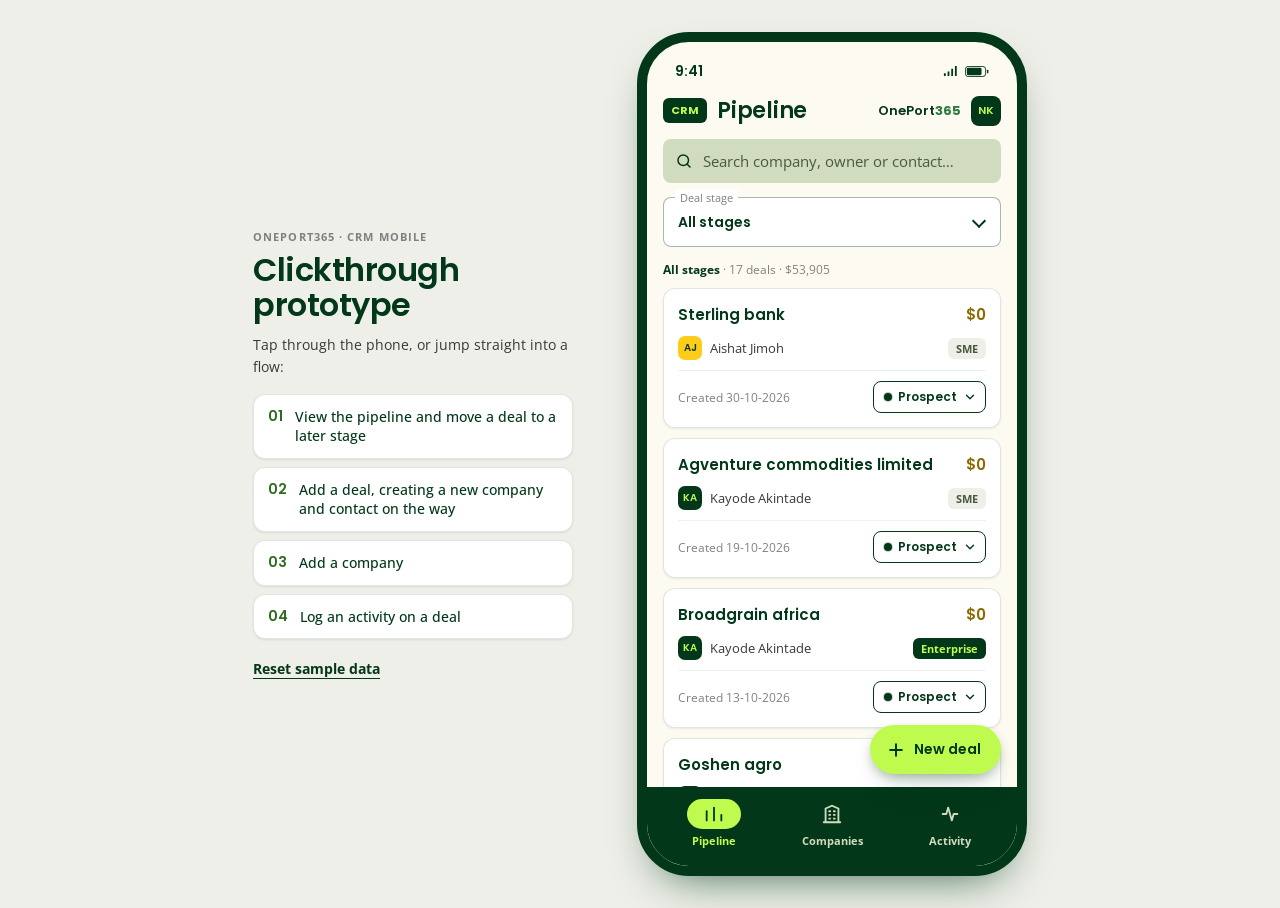
==== mobile/index.html @ 2ceb4e33 "Add contact details to the Add company form The form now has Company and Contact sections; saving cr" ====
<!doctype html>
<html lang="en">
<head>
  <meta charset="UTF-8" />
  <meta name="viewport" content="width=device-width, initial-scale=1.0, viewport-fit=cover" />
  <title>OnePort365 CRM Mobile</title>
  <link rel="preconnect" href="https://fonts.googleapis.com" />
  <link rel="preconnect" href="https://fonts.gstatic.com" crossorigin />
  <link rel="stylesheet" href="https://fonts.googleapis.com/css2?family=Poppins:wght@400;600;700&family=Open+Sans:wght@400;500;700&display=swap" />
  <link rel="stylesheet" href="mobile.css" />
</head>
<body>
  <div class="demo">
    <!-- Desktop-only guide beside the phone -->
    <aside class="brief">
      <p class="eyebrow">OnePort365 · CRM mobile</p>
      <h1>Clickthrough prototype</h1>
      <p class="brief-lede">Tap through the phone, or jump straight into a flow:</p>
      <ol class="flows">
        <li><button type="button" data-flow="move"><span>01</span>View the pipeline and move a deal to a later stage</button></li>
        <li><button type="button" data-flow="deal"><span>02</span>Add a deal, creating a new company and contact on the way</button></li>
        <li><button type="button" data-flow="company"><span>03</span>Add a company</button></li>
        <li><button type="button" data-flow="activity"><span>04</span>Log an activity on a deal</button></li>
      </ol>
      <button type="button" class="link" id="resetBtn">Reset sample data</button>
    </aside>

    <div class="phone" id="phone">
      <div class="statusbar" aria-hidden="true">
        <span>9:41</span>
        <span class="status-icons">
          <svg viewBox="0 0 18 12"><path d="M1 11h2V8H1zm4 0h2V6H5zm4 0h2V3H9zm4 0h2V0h-2z" fill="currentColor"/></svg>
          <svg viewBox="0 0 26 12"><rect x=".5" y=".5" width="22" height="11" rx="3" fill="none" stroke="currentColor"/><rect x="2" y="2" width="16" height="8" rx="1.5" fill="currentColor"/><rect x="24" y="4" width="1.5" height="4" rx=".7" fill="currentColor"/></svg>
        </span>
      </div>

      <header class="appbar">
        <div class="appbar-title">
          <span class="crm-badge">CRM</span>
          <h1 id="screenTitle">Pipeline</h1>
        </div>
        <div class="appbar-right">
          <span class="brand">OnePort<b>365</b></span>
          <span class="avatar avatar-1 avatar-sm" title="You">NK</span>
        </div>
      </header>

      <div class="screens" id="screens">
        <!-- PIPELINE -->
        <section class="screen" id="screen-pipeline" data-title="Pipeline">
          <label class="search">
            <svg viewBox="0 0 24 24"><circle cx="11" cy="11" r="7" fill="none" stroke="currentColor" stroke-width="2"/><path d="M20 20l-4-4" stroke="currentColor" stroke-width="2" stroke-linecap="round"/></svg>
            <input type="search" id="dealSearch" placeholder="Search company, owner or contact…" autocomplete="off" />
          </label>

          <label class="field field-select stage-filter">
            <span class="notch">Deal stage</span>
            <select id="stageFilter" aria-label="Filter by deal stage"></select>
          </label>
          <p class="list-summary" id="stageSummary"></p>
          <div class="card-list" id="dealList"></div>
        </section>

        <!-- COMPANIES -->
        <section class="screen" id="screen-companies" data-title="Companies" hidden>
          <p class="list-summary" id="companySummary"></p>
          <label class="search">
            <svg viewBox="0 0 24 24"><circle cx="11" cy="11" r="7" fill="none" stroke="currentColor" stroke-width="2"/><path d="M20 20l-4-4" stroke="currentColor" stroke-width="2" stroke-linecap="round"/></svg>
            <input type="search" id="companySearch" placeholder="Search companies…" autocomplete="off" />
          </label>
          <div class="row-list" id="companyList"></div>
        </section>

        <!-- ACTIVITY -->
        <section class="screen" id="screen-activity" data-title="Activity" hidden>
          <label class="field field-select stage-filter">
            <span class="notch">Deal owner</span>
            <select id="ownerFilter" aria-label="Filter activities by deal owner"></select>
          </label>
          <ol class="activity-list" id="activityList"></ol>
        </section>
      </div>

      <button type="button" class="fab" id="fab">
        <svg viewBox="0 0 24 24"><path d="M12 5v14M5 12h14" stroke="currentColor" stroke-width="2.4" stroke-linecap="round"/></svg>
        <span id="fabLabel">New deal</span>
      </button>

      <nav class="bottomnav" aria-label="CRM sections">
        <button type="button" class="nav-btn active" data-screen="pipeline">
          <svg viewBox="0 0 24 24"><path d="M4 19V9M12 19V5M20 19v-6" stroke="currentColor" stroke-width="2" fill="none" stroke-linecap="round"/></svg>
          <span>Pipeline</span>
        </button>
        <button type="button" class="nav-btn" data-screen="companies">
          <svg viewBox="0 0 24 24"><path d="M3 21h18M5 21V6l7-3 7 3v15M9 9h1M14 9h1M9 13h1M14 13h1M9 17h1M14 17h1" stroke="currentColor" stroke-width="2" fill="none" stroke-linecap="round"/></svg>
          <span>Companies</span>
        </button>
        <button type="button" class="nav-btn" data-screen="activity">
          <svg viewBox="0 0 24 24"><path d="M4 12h4l2-7 4 14 2-7h4" stroke="currentColor" stroke-width="2" fill="none" stroke-linecap="round" stroke-linejoin="round"/></svg>
          <span>Activity</span>
        </button>
      </nav>

      <!-- ============ SHEETS ============ -->

      <!-- Deal detail -->
      <div class="sheet-host" id="dealSheet" hidden>
        <div class="scrim" data-close></div>
        <section class="sheet" role="dialog" aria-modal="true" aria-labelledby="dealSheetTitle">
          <div class="grabber"></div>
          <header class="sheet-head">
            <div>
              <h2 id="dealSheetTitle">Deal</h2>
              <p class="sheet-sub" id="dealSheetSub"></p>
            </div>
            <button type="button" class="icon-btn" data-close aria-label="Close">
              <svg viewBox="0 0 24 24"><path d="M6 6l12 12M18 6L6 18" stroke="currentColor" stroke-width="2" stroke-linecap="round"/></svg>
            </button>
          </header>
          <div class="sheet-body" id="dealSheetBody"></div>
        </section>
      </div>

      <!-- Close-out (won / lost) -->
      <div class="sheet-host" id="outcomeSheet" hidden>
        <div class="scrim" data-close></div>
        <section class="sheet" role="dialog" aria-modal="true" aria-labelledby="outcomeTitle">
          <div class="grabber"></div>
          <header class="sheet-head">
            <div>
              <h2 id="outcomeTitle">Move deal</h2>
              <p class="sheet-sub" id="outcomeSub"></p>
            </div>
            <button type="button" class="icon-btn" data-close aria-label="Close">
              <svg viewBox="0 0 24 24"><path d="M6 6l12 12M18 6L6 18" stroke="currentColor" stroke-width="2" stroke-linecap="round"/></svg>
            </button>
          </header>
          <div class="sheet-body">
            <div class="move-path" id="movePath"></div>
            <div class="outcome-options" id="outcomeOptions" role="radiogroup" aria-label="Outcome">
              <label class="outcome-card"><input type="radio" name="outcome" value="won" /><span class="radio"></span><span><b>Won</b><small>Customer accepted the quote</small></span></label>
              <label class="outcome-card"><input type="radio" name="outcome" value="lost" /><span class="radio"></span><span><b>Lost</b><small>Deal didn't go ahead</small></span></label>
            </div>
            <label class="field">
              <span class="notch" id="moveCommentLabel">Comment <em>optional</em></span>
              <textarea id="moveComment" rows="3" placeholder="e.g. Called the client, they want a quote by Friday"></textarea>
            </label>
          </div>
          <footer class="sheet-foot">
            <button type="button" class="btn btn-outline" data-close>Cancel</button>
            <button type="button" class="btn btn-primary" id="outcomeConfirm">Move deal</button>
          </footer>
        </section>
      </div>

      <!-- New deal -->
      <div class="sheet-host" id="newDealSheet" hidden>
        <div class="scrim" data-close></div>
        <section class="sheet sheet-tall" role="dialog" aria-modal="true" aria-labelledby="newDealTitle">
          <div class="grabber"></div>
          <header class="sheet-head">
            <div>
              <h2 id="newDealTitle">Create new deal</h2>
              <p class="sheet-sub">Add a new opportunity to the pipeline</p>
            </div>
            <button type="button" class="icon-btn" data-close aria-label="Close">
              <svg viewBox="0 0 24 24"><path d="M6 6l12 12M18 6L6 18" stroke="currentColor" stroke-width="2" stroke-linecap="round"/></svg>
            </button>
          </header>
          <form class="sheet-body" id="newDealForm" novalidate>
            <p class="form-section"><span class="stage-num">1</span>Company</p>
            <div class="seg" role="radiogroup" aria-label="Company">
              <button type="button" role="radio" data-seg="company" data-val="existing">Existing company</button>
              <button type="button" role="radio" data-seg="company" data-val="new">+ New company</button>
            </div>
            <div class="field picker-field" id="ndCoExisting">
              <span class="notch">Company *</span>
              <button type="button" class="picker-btn" id="ndCompanyBtn"><span>Search companies…</span><svg viewBox="0 0 24 24"><path d="M6 9l6 6 6-6" stroke="currentColor" stroke-width="2" fill="none" stroke-linecap="round"/></svg></button>
            </div>
            <div id="ndNewCompany" hidden>
              <label class="field"><span class="notch">Company name *</span><input type="text" id="ndCoName" placeholder="Name" /></label>
              <label class="field"><span class="notch">Email address</span><input type="email" id="ndCoEmail" placeholder="company@example.com" /><small class="err"></small></label>
              <label class="field"><span class="notch">Industry *</span><input type="text" id="ndCoIndustry" placeholder="Ex. Technology" /></label>
            </div>

            <p class="form-section"><span class="stage-num">2</span>Contact</p>
            <div class="seg" role="radiogroup" aria-label="Contact">
              <button type="button" role="radio" data-seg="contact" data-val="existing">Existing contact</button>
              <button type="button" role="radio" data-seg="contact" data-val="new">+ New contact</button>
            </div>
            <p class="hint" id="ndContactHint" hidden>A new company needs a new contact.</p>
            <div class="field picker-field" id="ndContactField">
              <span class="notch">Contact *</span>
              <button type="button" class="picker-btn" id="ndContactBtn" disabled><span>Select a company first</span><svg viewBox="0 0 24 24"><path d="M6 9l6 6 6-6" stroke="currentColor" stroke-width="2" fill="none" stroke-linecap="round"/></svg></button>
            </div>
            <div id="ndNewContact" hidden>
              <div class="field-row">
                <label class="field"><span class="notch">First name *</span><input type="text" id="ndCtFirst" placeholder="First name" /></label>
                <label class="field"><span class="notch">Last name *</span><input type="text" id="ndCtLast" placeholder="Last name" /></label>
              </div>
              <label class="field"><span class="notch">Title</span><input type="text" id="ndCtTitle" placeholder="e.g. Procurement Manager" /></label>
              <label class="field field-phone"><span class="notch">Phone number *</span><span class="prefix">+234</span><input type="tel" id="ndCtPhone" inputmode="tel" placeholder="803 000 0000" /></label>
              <label class="field"><span class="notch">Email *</span><input type="email" id="ndCtEmail" placeholder="email@example.com" /><small class="err"></small></label>
            </div>

            <p class="form-section"><span class="stage-num">3</span>Deal details</p>
            <label class="field field-money">
              <span class="notch">Deal value (USD) <em>optional</em></span>
              <span class="prefix">$</span>
              <input type="text" id="ndValue" inputmode="decimal" placeholder="Amount" />
            </label>

            <div class="field-row">
              <label class="field field-select"><span class="notch">Class *</span>
                <select id="ndClass"><option value="">Select class</option></select>
              </label>
              <label class="field field-select"><span class="notch">Product *</span>
                <select id="ndProduct"></select>
              </label>
            </div>
            <label class="field field-select"><span class="notch">Owner *</span>
              <select id="ndOwner"><option value="">Select owner</option></select>
            </label>
          </form>
          <footer class="sheet-foot">
            <button type="button" class="btn btn-outline" data-close>Cancel</button>
            <button type="submit" form="newDealForm" class="btn btn-primary" id="ndSubmit" disabled>Create deal</button>
          </footer>
        </section>
      </div>

      <!-- Add company -->
      <div class="sheet-host" id="companySheet" hidden>
        <div class="scrim" data-close></div>
        <section class="sheet sheet-tall" role="dialog" aria-modal="true" aria-labelledby="companyTitle">
          <div class="grabber"></div>
          <header class="sheet-head">
            <div>
              <h2 id="companyTitle">Add company</h2>
              <p class="sheet-sub">Register a customer account and its main contact</p>
            </div>
            <button type="button" class="icon-btn" data-close aria-label="Close">
              <svg viewBox="0 0 24 24"><path d="M6 6l12 12M18 6L6 18" stroke="currentColor" stroke-width="2" stroke-linecap="round"/></svg>
            </button>
          </header>
          <form class="sheet-body" id="companyForm" novalidate>
            <p class="form-section"><span class="stage-num">1</span>Company</p>
            <label class="field"><span class="notch">Company name *</span><input type="text" id="coName" placeholder="Name" /></label>
            <label class="field"><span class="notch">Email address</span><input type="email" id="coEmail" placeholder="company@example.com" /><small class="err"></small></label>
            <label class="field"><span class="notch">Company address</span><textarea id="coAddress" rows="2" placeholder="Street, city, country"></textarea></label>
            <label class="field"><span class="notch">Industry *</span><input type="text" id="coIndustry" placeholder="Ex. Technology" /></label>
            <label class="field field-select"><span class="notch">Class tier *</span><select id="coTier"></select></label>
            <label class="field field-select"><span class="notch">Owner *</span><select id="coOwner"><option value="">Select owner</option></select></label>

            <p class="form-section"><span class="stage-num">2</span>Contact</p>
            <div class="field-row">
              <label class="field"><span class="notch">First name *</span><input type="text" id="coCtFirst" placeholder="First name" /></label>
              <label class="field"><span class="notch">Last name *</span><input type="text" id="coCtLast" placeholder="Last name" /></label>
            </div>
            <label class="field"><span class="notch">Title</span><input type="text" id="coCtTitle" placeholder="e.g. Procurement Manager" /></label>
            <label class="field field-phone"><span class="notch">Phone number *</span><span class="prefix">+234</span><input type="tel" id="coCtPhone" inputmode="tel" placeholder="803 000 0000" /></label>
            <label class="field"><span class="notch">Email *</span><input type="email" id="coCtEmail" placeholder="email@example.com" /><small class="err"></small></label>
          </form>
          <footer class="sheet-foot">
            <button type="button" class="btn btn-outline" data-close>Cancel</button>
            <button type="submit" form="companyForm" class="btn btn-primary" id="coSubmit" disabled>Add company</button>
          </footer>
        </section>
      </div>

      <!-- Deal activities (opened from the Activity tab): stage + activities only -->
      <div class="sheet-host" id="dealActSheet" hidden>
        <div class="scrim" data-close></div>
        <section class="sheet sheet-tall" role="dialog" aria-modal="true" aria-labelledby="daTitle">
          <div class="grabber"></div>
          <header class="sheet-head">
            <div>
              <h2 id="daTitle">Deal</h2>
              <p class="sheet-sub" id="daSub"></p>
            </div>
            <button type="button" class="icon-btn" data-close aria-label="Close">
              <svg viewBox="0 0 24 24"><path d="M6 6l12 12M18 6L6 18" stroke="currentColor" stroke-width="2" stroke-linecap="round"/></svg>
            </button>
          </header>
          <div class="sheet-body" id="daBody"></div>
        </section>
      </div>

      <!-- Add activity -->
      <div class="sheet-host" id="activitySheet" hidden>
        <div class="scrim" data-close></div>
        <section class="sheet sheet-tall" role="dialog" aria-modal="true" aria-labelledby="activityTitle">
          <div class="grabber"></div>
          <header class="sheet-head">
            <div>
              <h2 id="activityTitle">Add activity</h2>
              <p class="sheet-sub">Enter the details below to add a new activity</p>
            </div>
            <button type="button" class="icon-btn" data-close aria-label="Close">
              <svg viewBox="0 0 24 24"><path d="M6 6l12 12M18 6L6 18" stroke="currentColor" stroke-width="2" stroke-linecap="round"/></svg>
            </button>
          </header>
          <form class="sheet-body" id="activityForm" novalidate>
            <div class="field picker-field" id="acDealField">
              <span class="notch">Deal *</span>
              <button type="button" class="picker-btn" id="acDealBtn"><span>Search deals…</span><svg viewBox="0 0 24 24"><path d="M6 9l6 6 6-6" stroke="currentColor" stroke-width="2" fill="none" stroke-linecap="round"/></svg></button>
            </div>
            <div class="deal-chip-row" id="acDealFixed" hidden></div>
            <p class="hint" id="acStageHint" hidden></p>
            <label class="field field-select"><span class="notch">Meeting type *</span>
              <select id="acType">
                <option value="Call">Call</option>
                <option value="In-person Meeting">In-person Meeting</option>
                <option value="Email">Email</option>
                <option value="TBD">TBD</option>
              </select>
            </label>
            <div class="field-row">
              <label class="field"><span class="notch">Date *</span><input type="date" id="acDate" /></label>
              <label class="field"><span class="notch">Time *</span><input type="time" id="acTime" /></label>
            </div>
            <label class="field"><span class="notch">Duration (minutes) *</span><input type="number" id="acDuration" min="1" inputmode="numeric" placeholder="Eg 30" /></label>
            <label class="field"><span class="notch">Activity comment *</span><textarea id="acComment" rows="3" placeholder="Add a comment"></textarea></label>
          </form>
          <footer class="sheet-foot">
            <button type="button" class="btn btn-outline" data-close>Cancel</button>
            <button type="submit" form="activityForm" class="btn btn-primary" id="acSubmit" disabled>Save activity</button>
          </footer>
        </section>
      </div>

      <!-- Company detail -->
      <div class="sheet-host" id="companyDetailSheet" hidden>
        <div class="scrim" data-close></div>
        <section class="sheet sheet-tall" role="dialog" aria-modal="true" aria-labelledby="cdTitle">
          <div class="grabber"></div>
          <header class="sheet-head">
            <div class="sheet-head-id" id="cdHead"></div>
            <button type="button" class="icon-btn" data-close aria-label="Close">
              <svg viewBox="0 0 24 24"><path d="M6 6l12 12M18 6L6 18" stroke="currentColor" stroke-width="2" stroke-linecap="round"/></svg>
            </button>
          </header>
          <div class="sheet-body" id="cdBody"></div>
          <footer class="sheet-foot">
            <button type="button" class="btn btn-primary" id="cdNewDeal">New deal</button>
          </footer>
        </section>
      </div>

      <!-- Search picker (stacks on top of other sheets) -->
      <div class="sheet-host" id="pickerSheet" hidden>
        <div class="scrim" data-close></div>
        <section class="sheet sheet-tall" role="dialog" aria-modal="true" aria-labelledby="pickerTitle">
          <div class="grabber"></div>
          <header class="sheet-head">
            <div><h2 id="pickerTitle">Select</h2></div>
            <button type="button" class="icon-btn" data-close aria-label="Close">
              <svg viewBox="0 0 24 24"><path d="M6 6l12 12M18 6L6 18" stroke="currentColor" stroke-width="2" stroke-linecap="round"/></svg>
            </button>
          </header>
          <div class="sheet-body picker-body">
            <label class="search search-sticky">
              <svg viewBox="0 0 24 24"><circle cx="11" cy="11" r="7" fill="none" stroke="currentColor" stroke-width="2"/><path d="M20 20l-4-4" stroke="currentColor" stroke-width="2" stroke-linecap="round"/></svg>
              <input type="search" id="pickerSearch" placeholder="Search…" autocomplete="off" />
            </label>
            <div class="picker-list" id="pickerList" role="listbox"></div>
          </div>
        </section>
      </div>

      <div class="stage-menu" id="stageMenu" role="menu" aria-label="Deal stage" hidden></div>

      <div class="toast" id="toast" role="status" aria-live="polite" hidden>
        <span id="toastMsg"></span>
        <button type="button" id="toastUndo" hidden>Undo</button>
      </div>
    </div>
  </div>

  <script src="mobile.js"></script>
</body>
</html>
---- mobile/mobile.css ----
@import url("../design/tokens.css");

/*
  OnePort365 CRM — mobile clickthrough prototype.
  Every colour, font, radius and shadow comes from design/tokens.css
  (see design/DESIGN_SYSTEM.md). Lime is kept to one primary action per view.
*/

* { box-sizing: border-box; }
[hidden] { display: none !important; }

@media (prefers-reduced-motion: reduce) {
  * { animation-duration: 0.01ms !important; transition-duration: 0.01ms !important; }
}

html, body { height: 100%; }

body {
  margin: 0;
  background: var(--op-chip-neutral-bg);
  color: var(--op-silver-dark);
  font-family: var(--op-font-body);
  font-size: 14px;
  font-variant-numeric: tabular-nums;
  -webkit-font-smoothing: antialiased;
}

button { font: inherit; color: inherit; }
:focus-visible { outline: 2px solid var(--op-dark-green); outline-offset: 2px; }

/* ---------- Desktop stage ---------- */
.demo {
  min-height: 100vh;
  display: flex;
  align-items: center;
  justify-content: center;
  gap: 64px;
  padding: 32px 16px;
}

.brief { max-width: 320px; }
.eyebrow {
  margin: 0 0 8px;
  font-size: 11px; font-weight: 700; letter-spacing: .1em; text-transform: uppercase;
  color: var(--op-silver-light);
}
.brief h1 {
  margin: 0 0 12px;
  font-family: var(--op-font-display); font-weight: 600; font-size: 32px; letter-spacing: -.015em;
  color: var(--op-dark-green); line-height: 1.1;
}
.brief-lede { margin: 0 0 16px; line-height: 1.55; }
.flows { list-style: none; margin: 0 0 20px; padding: 0; display: grid; gap: 8px; }
.flows button {
  width: 100%; display: flex; gap: 12px; align-items: flex-start; text-align: left;
  background: var(--op-white); border: 1px solid var(--op-border-card); border-radius: var(--op-radius-lg);
  padding: 12px 14px; cursor: pointer; line-height: 1.4; color: var(--op-dark-green); font-weight: 500;
  box-shadow: var(--op-elevation-1); transition: box-shadow .15s, border-color .15s;
}
.flows button:hover { box-shadow: var(--op-elevation-3); border-color: var(--op-dark-green); }
.flows span { font-family: var(--op-font-display); font-weight: 600; color: #2f6b1e; }

.link {
  background: none; border: none; padding: 0; cursor: pointer;
  font-weight: 700; color: var(--op-dark-green); border-bottom: 1.5px solid var(--op-dark-green);
}

/* ---------- Phone frame ---------- */
.phone {
  position: relative;
  width: 390px;
  height: 844px;
  flex-shrink: 0;
  background: var(--op-cream);
  border: 10px solid var(--op-dark-green);
  border-radius: 52px;
  overflow: hidden;
  display: flex;
  flex-direction: column;
  box-shadow: var(--op-elevation-hero);
}

@media (max-width: 760px) {
  .brief { display: none; }
  .demo { padding: 0; min-height: 100dvh; }
  .phone { width: 100%; height: 100dvh; border: 0; border-radius: 0; box-shadow: none; }
  .statusbar { display: none !important; }
  .appbar { padding-top: max(12px, env(safe-area-inset-top)); }
}

.statusbar {
  height: 44px; padding: 14px 28px 0;
  display: flex; justify-content: space-between; align-items: center;
  font-family: var(--op-font-display); font-weight: 600; font-size: 14px; color: var(--op-dark-green);
  flex-shrink: 0;
}
.status-icons { display: flex; gap: 6px; align-items: center; }
.status-icons svg { height: 11px; width: auto; }

.appbar {
  display: flex; justify-content: space-between; align-items: center;
  padding: 8px 16px 12px; flex-shrink: 0;
}
.appbar-title { display: flex; align-items: center; gap: 10px; }
.crm-badge {
  font-family: var(--op-font-display); font-weight: 700; font-size: 11px;
  background: var(--op-dark-green); color: var(--op-accent-lime);
  padding: 4px 8px; border-radius: var(--op-radius-sm);
}
.appbar h1 {
  margin: 0; font-family: var(--op-font-display); font-weight: 600; font-size: 22px;
  color: var(--op-dark-green); letter-spacing: -.01em;
}
.appbar-right { display: flex; align-items: center; gap: 10px; }
.brand { font-family: var(--op-font-display); font-weight: 600; font-size: 13px; color: var(--op-dark-green); }
.brand b { color: #2F7A3F; }

/* ---------- Screens ---------- */
.screens { flex: 1; overflow-y: auto; overscroll-behavior: contain; }
.screen { padding: 0 16px 120px; }

/* KPIs */
.kpis {
  display: flex; gap: 10px; overflow-x: auto; scroll-snap-type: x mandatory;
  margin: 0 -16px 14px; padding: 2px 16px 4px; scroll-padding: 0 16px; scrollbar-width: none;
}
.kpis::-webkit-scrollbar { display: none; }
.kpi {
  flex: 0 0 72%; scroll-snap-align: start;
  background: var(--op-white); border: 1px solid var(--op-border-card); border-radius: var(--op-radius-xl);
  padding: 14px 16px; box-shadow: var(--op-elevation-1);
}
.kpi.kpi-dark { background: var(--op-dark-green); border-color: var(--op-dark-green); box-shadow: var(--op-elevation-hero); }
.kpi-label { font-size: 11px; font-weight: 700; letter-spacing: .09em; text-transform: uppercase; color: var(--op-silver-light); }
.kpi-dark .kpi-label { color: var(--op-light-green); }
.kpi-value { font-family: var(--op-font-display); font-weight: 600; font-size: 26px; color: var(--op-dark-green); margin: 6px 0 2px; letter-spacing: -.01em; }
.kpi-dark .kpi-value { color: var(--op-cream); }
.kpi-value.money { color: var(--op-chip-warning-text); }
.kpi-sub { font-size: 12px; color: var(--op-silver-light); }
.kpi-dark .kpi-sub { color: var(--op-light-green); }

/* Search */
.search {
  display: flex; align-items: center; gap: 8px;
  background: var(--op-light-green); border-radius: var(--op-radius-md);
  padding: 0 12px; height: 44px; margin-bottom: 14px; color: var(--op-dark-green);
}
.search svg { width: 18px; height: 18px; flex-shrink: 0; }
.search input {
  flex: 1; min-width: 0; border: 0; background: transparent; outline: none;
  font: inherit; font-size: 15px; color: var(--op-dark-green);
}
.search input::placeholder { color: #4a5a3f; }
.search:focus-within { box-shadow: var(--op-focus-ring); }

/* Stage strip */
.stage-strip {
  display: flex; gap: 8px; overflow-x: auto; scrollbar-width: none;
  margin: 0 -16px 6px; padding: 2px 16px 8px;
}
.stage-strip::-webkit-scrollbar { display: none; }
.stage-chip {
  position: relative; flex-shrink: 0;
  display: inline-flex; align-items: center; gap: 8px;
  background: var(--op-white); border: 1.5px solid var(--op-dark-green); color: var(--op-dark-green);
  border-radius: var(--op-radius-md); padding: 8px 12px 10px;
  font-family: var(--op-font-display); font-weight: 600; font-size: 13px; cursor: pointer;
}
.stage-chip::after {
  content: ""; position: absolute; left: 10px; right: 10px; bottom: 3px; height: 3px;
  border-radius: 2px; background: var(--bar);
}
.stage-chip.active { background: var(--op-accent-lime); border-color: var(--op-accent-lime); }
.stage-num {
  width: 20px; height: 20px; border-radius: 50%;
  background: var(--op-dark-green); color: var(--op-white);
  display: inline-flex; align-items: center; justify-content: center; font-size: 11px;
}
.stage-count {
  font-family: var(--op-font-body); font-weight: 700; font-size: 11px;
  background: var(--op-chip-neutral-bg); color: var(--op-chip-neutral-text);
  border-radius: var(--op-radius-full); padding: 1px 7px;
}
.stage-chip.active .stage-count { background: rgba(2,56,25,.12); color: var(--op-dark-green); }

.list-summary { margin: 4px 0 10px; font-size: 12px; color: var(--op-silver-light); }
.list-summary b { color: var(--op-dark-green); }

/* Deal cards */
.card-list { display: grid; gap: 10px; }
.deal-card {
  background: var(--op-white); border: 1px solid var(--op-border-card); border-radius: var(--op-radius-lg);
  padding: 14px; box-shadow: var(--op-elevation-1); cursor: pointer;
  transition: box-shadow .15s, transform .25s, opacity .25s;
}
.deal-card:active { box-shadow: var(--op-elevation-3); }
.deal-card.leaving { opacity: 0; transform: translateX(40px); }
.deal-card.fresh { animation: fresh 1.6s ease-out; }
@keyframes fresh { 0% { box-shadow: 0 0 0 3px var(--op-accent-lime); } 100% { box-shadow: var(--op-elevation-1); } }

.deal-top { display: flex; justify-content: space-between; gap: 10px; align-items: baseline; }
.deal-top h3 {
  margin: 0; font-family: var(--op-font-display); font-weight: 600; font-size: 15px; color: var(--op-dark-green);
  overflow: hidden; text-overflow: ellipsis; white-space: nowrap;
}
.deal-value { font-family: var(--op-font-display); font-weight: 600; font-size: 15px; color: var(--op-chip-warning-text); white-space: nowrap; }
.deal-meta { display: flex; justify-content: space-between; align-items: center; margin: 10px 0; gap: 8px; }
.owner { display: inline-flex; align-items: center; gap: 8px; font-size: 13px; color: var(--op-silver-dark); min-width: 0; }
.owner span:last-child { overflow: hidden; text-overflow: ellipsis; white-space: nowrap; }
.deal-foot {
  display: flex; justify-content: space-between; align-items: center; gap: 8px;
  border-top: 1px solid var(--op-border-divider); padding-top: 10px;
}
.muted { font-size: 12px; color: var(--op-silver-light); }
.deal-note { font-size: 12px; color: var(--op-silver-light); margin: -4px 0 10px; }

.move-btn {
  display: inline-flex; align-items: center; gap: 6px;
  background: var(--op-white); border: 1.5px solid var(--op-dark-green); color: var(--op-dark-green);
  border-radius: var(--op-radius-md); padding: 6px 10px; cursor: pointer;
  font-family: var(--op-font-display); font-weight: 600; font-size: 12px; white-space: nowrap;
}
.move-btn svg { width: 14px; height: 14px; }
.move-btn:hover, .move-btn:active { background: var(--op-dark-green); color: var(--op-accent-lime); }

.empty {
  text-align: center; padding: 32px 16px; color: var(--op-silver-light);
  border: 1.5px dashed var(--op-border-input); border-radius: var(--op-radius-lg);
}
.empty b { display: block; color: var(--op-dark-green); font-family: var(--op-font-display); font-weight: 600; margin-bottom: 4px; }

/* Chips */
.chip {
  display: inline-flex; align-items: center; gap: 4px; white-space: nowrap;
  font-size: 11px; font-weight: 700; padding: 3px 8px; border-radius: var(--op-radius-sm);
  background: var(--op-chip-neutral-bg); color: var(--op-chip-neutral-text);
}
.chip-SME { background: var(--op-chip-neutral-bg); color: var(--op-chip-neutral-text); }
.chip-Growth { background: var(--op-chip-warning-bg); color: var(--op-chip-warning-text); }
.chip-Enterprise { background: var(--op-chip-enterprise-bg); color: var(--op-chip-enterprise-text); }
.chip-won { background: var(--op-chip-success-bg); color: var(--op-chip-success-text); border-radius: var(--op-radius-full); }
.chip-lost { background: var(--op-chip-error-bg); color: var(--op-chip-error-text); border-radius: var(--op-radius-full); }
.chip-primary { background: var(--op-chip-primary-bg); color: var(--op-chip-primary-text); }
.chip-mode { background: var(--op-chip-mode-bg); color: var(--op-chip-mode-text); }

/* Avatars — rounded squircles, deterministic 4-fill cycle */
.avatar {
  width: 34px; height: 34px; border-radius: 9px; flex-shrink: 0;
  display: inline-flex; align-items: center; justify-content: center;
  font-family: var(--op-font-display); font-weight: 600; font-size: 12px;
}
.avatar-xs { width: 24px; height: 24px; border-radius: 7px; font-size: 10px; }
.avatar-sm { width: 30px; height: 30px; border-radius: 8px; font-size: 11px; }
.avatar-lg { width: 46px; height: 46px; border-radius: 12px; font-size: 15px; }
.avatar-1 { background: var(--op-avatar-1-bg); color: var(--op-avatar-1-text); }
.avatar-2 { background: var(--op-avatar-2-bg); color: var(--op-avatar-2-text); }
.avatar-3 { background: var(--op-avatar-3-bg); color: var(--op-avatar-3-text); }
.avatar-4 { background: var(--op-avatar-4-bg); color: var(--op-avatar-4-text); }

/* Row lists (companies / contacts) */
.row-list {
  background: var(--op-white); border: 1px solid var(--op-border-card); border-radius: var(--op-radius-xl);
  box-shadow: var(--op-elevation-1); overflow: hidden;
}
.row {
  width: 100%; display: flex; gap: 12px; align-items: center; text-align: left;
  padding: 12px 14px; background: none; border: 0; border-bottom: 1px solid var(--op-border-divider);
  cursor: pointer;
}
.row:last-child { border-bottom: 0; }
.row:active { background: var(--op-chip-neutral-bg); }
.row.fresh { animation: freshRow 1.6s ease-out; }
@keyframes freshRow { 0% { background: rgba(191,251,79,.45); } 100% { background: transparent; } }
.row-main { flex: 1; min-width: 0; }
.row-title {
  display: block; font-family: var(--op-font-display); font-weight: 600; font-size: 14px; color: var(--op-dark-green);
  overflow: hidden; text-overflow: ellipsis; white-space: nowrap;
}
.row-sub { display: block; font-size: 12px; color: var(--op-silver-light); overflow: hidden; text-overflow: ellipsis; white-space: nowrap; margin-top: 2px; }
.row-side { display: flex; flex-direction: column; align-items: flex-end; gap: 4px; flex-shrink: 0; }
.row-actions { display: flex; gap: 6px; flex-shrink: 0; }
.round-btn {
  width: 34px; height: 34px; border-radius: var(--op-radius-md);
  border: 1px solid var(--op-border-card); background: var(--op-white); color: var(--op-dark-green);
  display: inline-flex; align-items: center; justify-content: center; text-decoration: none;
}
.round-btn svg { width: 16px; height: 16px; }

/* FAB — the one lime action per screen */
.fab {
  position: absolute; right: 16px; bottom: 92px; z-index: 20;
  display: inline-flex; align-items: center; gap: 8px;
  background: var(--op-accent-lime); color: var(--op-dark-green); border: 0;
  border-radius: var(--op-radius-full); padding: 14px 20px 14px 16px; cursor: pointer;
  font-family: var(--op-font-display); font-weight: 600; font-size: 14px;
  box-shadow: var(--op-elevation-3), 0 6px 16px -6px rgba(2,56,25,.45);
}
.fab:hover { background: var(--op-accent-lime-hover); }
.fab { transition: transform .2s, opacity .2s; }
.toast-on .fab { opacity: 0; transform: translateY(12px); pointer-events: none; }
.fab svg { width: 20px; height: 20px; }

/* Bottom nav — dark green structure, lime selected */
.bottomnav {
  flex-shrink: 0; display: flex; justify-content: space-around;
  background: var(--op-dark-green); padding: 8px 8px calc(14px + env(safe-area-inset-bottom));
}
.nav-btn {
  flex: 1; display: flex; flex-direction: column; align-items: center; gap: 4px;
  background: none; border: 0; cursor: pointer; color: var(--op-light-green);
  font-size: 11px; font-weight: 700; padding: 4px 0;
}
.nav-btn svg { width: 22px; height: 22px; padding: 4px 16px; box-sizing: content-box; border-radius: var(--op-radius-full); }
.nav-btn.active { color: var(--op-accent-lime); }
.nav-btn.active svg { background: var(--op-accent-lime); color: var(--op-dark-green); }

/* ---------- Bottom sheets ---------- */
.sheet-host { position: absolute; inset: 0; z-index: 50; display: flex; align-items: flex-end; }
.scrim { position: absolute; inset: 0; background: rgba(2,56,25,.45); opacity: 0; transition: opacity .22s; }
.sheet {
  position: relative; width: 100%; max-height: 88%;
  display: flex; flex-direction: column;
  background: var(--op-white); border-radius: var(--op-radius-xl) var(--op-radius-xl) 0 0;
  box-shadow: var(--op-elevation-3);
  transform: translateY(100%); transition: transform .28s cubic-bezier(.2,.8,.2,1);
}
.sheet-tall { height: 92%; max-height: 92%; }
.sheet-host.open .scrim { opacity: 1; }
.sheet-host.open .sheet { transform: translateY(0); }

.grabber { width: 40px; height: 4px; border-radius: 2px; background: var(--op-light-green); margin: 8px auto 0; flex-shrink: 0; }
.sheet-head {
  display: flex; justify-content: space-between; align-items: flex-start; gap: 12px;
  padding: 12px 16px 12px; border-bottom: 1px solid var(--op-border-divider); flex-shrink: 0;
}
.sheet-head h2 { margin: 0; font-family: var(--op-font-display); font-weight: 600; font-size: 18px; color: var(--op-dark-green); }
.sheet-sub { margin: 2px 0 0; font-size: 12px; color: var(--op-silver-light); }
.sheet-head-id { display: flex; gap: 12px; align-items: center; min-width: 0; }
.icon-btn {
  width: 36px; height: 36px; border-radius: var(--op-radius-md); flex-shrink: 0;
  background: var(--op-chip-neutral-bg); border: 0; color: var(--op-dark-green); cursor: pointer;
  display: inline-flex; align-items: center; justify-content: center;
}
.icon-btn svg { width: 18px; height: 18px; }
.sheet-body { flex: 1; overflow-y: auto; padding: 20px 16px 8px; }
.sheet-foot {
  display: flex; gap: 10px; padding: 12px 16px calc(16px + env(safe-area-inset-bottom));
  border-top: 1px solid var(--op-border-divider); flex-shrink: 0;
}
.sheet-foot .btn { flex: 1; }

/* Buttons */
.btn {
  font-family: var(--op-font-display); font-weight: 600; font-size: 14px;
  border-radius: var(--op-radius-md); padding: 13px 18px; cursor: pointer; border: 0;
}
.btn-primary { background: var(--op-accent-lime); color: var(--op-dark-green); }
.btn-primary:hover { background: var(--op-accent-lime-hover); }
.btn-solid { background: var(--op-dark-green); color: var(--op-accent-lime); }
.btn-solid:hover { background: #03571f; }
.btn-outline { background: var(--op-white); border: 1.5px solid var(--op-dark-green); color: var(--op-dark-green); }
.btn-outline:hover { background: var(--op-dark-green); color: var(--op-accent-lime); }
.btn:disabled, .btn:disabled:hover { background: #8FA08C; color: var(--op-cream); border-color: #8FA08C; cursor: not-allowed; }

/* ---------- Floating notched-label inputs ---------- */
.field {
  position: relative; display: flex; align-items: center; gap: 6px;
  border: 1.5px solid var(--op-border-input); border-radius: var(--op-radius-md);
  padding: 0 14px; min-height: 50px; margin-bottom: 18px; background: var(--op-white);
  transition: border-color .12s, box-shadow .12s;
}
.field:hover { border-color: var(--op-dark-green); }
.field:focus-within { border: 2px solid var(--op-dark-green); padding: 0 13.5px; box-shadow: var(--op-focus-ring); }
.notch {
  position: absolute; top: -8px; left: 11px; padding: 0 5px; background: var(--op-white);
  font-size: 11px; color: var(--op-silver-light); line-height: 16px; pointer-events: none; white-space: nowrap;
}
.notch em { font-style: normal; opacity: .8; }
.field:hover .notch, .field:focus-within .notch { color: var(--op-dark-green); }
.field input, .field select, .field textarea {
  flex: 1; min-width: 0; width: 100%; border: 0; outline: none; background: transparent;
  font: inherit; font-size: 15px; color: var(--op-dark-green); padding: 14px 0;
}
.field textarea { resize: none; line-height: 1.4; }
.field input::placeholder, .field textarea::placeholder { color: var(--op-silver-light); }
.field .prefix { color: var(--op-dark-green); font-weight: 700; font-size: 14px; }
.field-phone .prefix { padding-right: 8px; border-right: 1px solid var(--op-border-card); }
.field-select { padding-right: 36px; }
.field-select select { appearance: none; -webkit-appearance: none; cursor: pointer; }
.field-select select:invalid, .field-select select.placeholder { color: var(--op-silver-light); }
.field-select::after {
  content: ""; position: absolute; right: 16px; top: 50%; width: 8px; height: 8px; margin-top: -6px;
  border-right: 2px solid var(--op-dark-green); border-bottom: 2px solid var(--op-dark-green); transform: rotate(45deg);
  pointer-events: none;
}
.field.has-error { border: 2px solid var(--op-error); padding: 0 13.5px; }
.field.has-error .notch { color: var(--op-error); }
.field .err { position: absolute; left: 2px; bottom: -17px; font-size: 11.5px; color: var(--op-error); }
.field.is-disabled { background: var(--op-chip-neutral-bg); border-color: var(--op-border-card); }
.field.is-disabled .notch { background: linear-gradient(var(--op-white) 50%, var(--op-chip-neutral-bg) 50%); }
.field-row { display: grid; grid-template-columns: 1fr 1fr; gap: 10px; }

.picker-field { padding: 0; }
.picker-field:focus-within { padding: 0; }
.picker-btn {
  flex: 1; display: flex; align-items: center; justify-content: space-between; gap: 8px;
  background: none; border: 0; padding: 14px; min-height: 47px; cursor: pointer; text-align: left;
  font-size: 15px; color: var(--op-silver-light);
}
.picker-btn.has-value { color: var(--op-dark-green); }
.picker-btn svg { width: 18px; height: 18px; color: var(--op-dark-green); flex-shrink: 0; }
.picker-btn:disabled { cursor: not-allowed; }
.picker-btn:disabled svg { color: var(--op-silver-light); }
.picker-btn .pv { display: flex; align-items: center; gap: 8px; min-width: 0; }
.picker-btn .pv span { overflow: hidden; text-overflow: ellipsis; white-space: nowrap; }

.inline-panel {
  background: #F4F6EF; border: 1px solid var(--op-border-card); border-radius: var(--op-radius-lg);
  padding: 12px 12px 2px; margin: -6px 0 18px;
}
.inline-panel .field .notch { background: var(--op-white); }
.inline-panel-head { display: flex; justify-content: space-between; align-items: center; margin-bottom: 16px; }
.inline-panel-head .link { font-size: 12px; }
.hint { font-size: 12px; color: var(--op-silver-light); margin: -8px 0 12px; }

/* Picker list */
.picker-body { padding-top: 12px; }
.search-sticky { position: sticky; top: 0; z-index: 1; }
.picker-list { display: grid; }
.pick {
  display: flex; align-items: center; gap: 12px; padding: 12px 4px; text-align: left;
  background: none; border: 0; border-bottom: 1px solid var(--op-border-divider); cursor: pointer;
}
.pick:active { background: var(--op-chip-neutral-bg); }
.pick .row-main { flex: 1; }
.pick-check { width: 20px; height: 20px; color: var(--op-dark-green); }
.pick-create {
  border: 1.5px dashed var(--op-dark-green); border-radius: var(--op-radius-lg);
  padding: 12px; margin-bottom: 8px; background: #F4F6EF;
}
.pick-create .plus {
  width: 34px; height: 34px; border-radius: 9px; background: var(--op-dark-green); color: var(--op-accent-lime);
  display: inline-flex; align-items: center; justify-content: center; flex-shrink: 0;
}
.pick-create .plus svg { width: 18px; height: 18px; }
.picker-empty { padding: 20px 4px; color: var(--op-silver-light); font-size: 13px; }

/* Deal detail */
.detail-hero { display: flex; justify-content: space-between; align-items: flex-end; margin-bottom: 18px; }
.detail-hero .kpi-label { display: block; margin-bottom: 4px; }
.detail-value { font-family: var(--op-font-display); font-weight: 600; font-size: 28px; color: var(--op-chip-warning-text); letter-spacing: -.01em; }

.stepper { display: grid; grid-template-columns: repeat(5, 1fr); margin: 0 -4px 20px; position: relative; }
.step {
  display: flex; flex-direction: column; align-items: center; gap: 6px; position: relative;
  background: none; border: 0; padding: 0 2px; cursor: pointer; text-align: center;
  font-size: 10.5px; font-weight: 700; color: var(--op-silver-light); line-height: 1.2;
}
.step::before {
  content: ""; position: absolute; top: 13px; right: 50%; width: 100%; height: 2px; background: var(--op-light-green); z-index: 0;
}
.step:first-child::before { display: none; }
.step.done::before, .step.current::before { background: var(--op-dark-green); }
.step-dot {
  position: relative; z-index: 1; width: 28px; height: 28px; border-radius: 50%;
  display: flex; align-items: center; justify-content: center;
  background: var(--op-white); border: 1.5px solid var(--op-border-input); color: var(--op-silver-light);
  font-family: var(--op-font-display); font-size: 12px;
}
.step-dot svg { width: 14px; height: 14px; }
.step.done { color: var(--op-dark-green); }
.step.done .step-dot { background: var(--op-dark-green); border-color: var(--op-dark-green); color: var(--op-accent-lime); }
.step.current { color: var(--op-dark-green); }
.step.current .step-dot { background: var(--op-accent-lime); border: 2px solid var(--op-dark-green); color: var(--op-dark-green); }

.section-title {
  margin: 0 0 8px; font-size: 11px; font-weight: 700; letter-spacing: .1em; text-transform: uppercase; color: var(--op-silver-light);
}
.info-card {
  border: 1px solid var(--op-border-card); border-radius: var(--op-radius-lg); padding: 4px 14px; margin-bottom: 18px;
}
.info-row { display: flex; justify-content: space-between; align-items: center; gap: 12px; padding: 10px 0; border-bottom: 1px solid var(--op-border-divider); }
.info-row:last-child { border-bottom: 0; }
.info-row dt { font-size: 12px; color: var(--op-silver-light); }
.info-row dd { margin: 0; font-weight: 700; color: var(--op-dark-green); text-align: right; font-size: 13px; }
.owner-chip {
  display: flex; align-items: center; gap: 10px; background: #F4F6EF; border: 1px solid rgba(2,56,25,.1);
  border-radius: 10px; padding: 9px 12px; margin-bottom: 18px;
}
.owner-chip b { display: block; color: var(--op-dark-green); font-size: 14px; }
.owner-chip small { color: var(--op-silver-light); font-size: 12px; }
.owner-chip .row-actions { margin-left: auto; }


/* Outcome */
.outcome-options { display: grid; gap: 10px; margin-bottom: 20px; }
.outcome-card {
  display: flex; gap: 12px; align-items: center; cursor: pointer;
  border: 1.5px solid var(--op-border-input); border-radius: var(--op-radius-lg); padding: 14px;
}
.outcome-card input { position: absolute; opacity: 0; pointer-events: none; }
.outcome-card b { display: block; font-family: var(--op-font-display); font-weight: 600; color: var(--op-dark-green); }
.outcome-card small { color: var(--op-silver-light); font-size: 12px; }
.radio { width: 22px; height: 22px; border-radius: 50%; border: 1.5px solid var(--op-dark-green); flex-shrink: 0; position: relative; }
.outcome-card:has(input:checked) { border: 2px solid var(--op-dark-green); background: #F4F6EF; }
.outcome-card input:checked + .radio { background: var(--op-accent-lime); border-color: var(--op-dark-green); }
.outcome-card input:checked + .radio::after { content: ""; position: absolute; inset: 6px; border-radius: 50%; background: var(--op-dark-green); }
.outcome-card input:focus-visible + .radio { box-shadow: var(--op-focus-ring); }

/* Toast */
.toast {
  position: absolute; left: 16px; right: 16px; bottom: 92px; z-index: 200;
  display: flex; align-items: center; justify-content: space-between; gap: 12px;
  background: var(--op-dark-green); color: var(--op-cream); border-radius: var(--op-radius-lg);
  padding: 12px 14px; box-shadow: var(--op-elevation-hero); font-size: 13px; line-height: 1.4;
  animation: toastIn .22s ease-out;
}
.toast button {
  background: none; border: 0; color: var(--op-accent-lime); font-weight: 700; cursor: pointer;
  border-bottom: 1.5px solid var(--op-accent-lime); padding: 0; flex-shrink: 0;
}
@keyframes toastIn { from { transform: translateY(12px); opacity: 0; } to { transform: none; opacity: 1; } }

/* New-deal form sections + existing/new switch */
.form-section {
  display: flex; align-items: center; gap: 8px; margin: 4px 0 12px;
  font-family: var(--op-font-display); font-weight: 600; font-size: 15px; color: var(--op-dark-green);
}
.form-section:not(:first-child) { margin-top: 8px; padding-top: 18px; border-top: 1px solid var(--op-border-divider); }
.seg {
  display: grid; grid-template-columns: 1fr 1fr; gap: 4px; margin-bottom: 18px;
  background: var(--op-chip-neutral-bg); border-radius: var(--op-radius-md); padding: 4px;
}
.seg button {
  border: 0; background: transparent; border-radius: var(--op-radius-sm); padding: 9px 8px; cursor: pointer;
  font-family: var(--op-font-display); font-weight: 600; font-size: 13px; color: var(--op-dark-green);
}
.seg button.active { background: var(--op-dark-green); color: var(--op-accent-lime); box-shadow: var(--op-elevation-1); }
.seg button:disabled { color: var(--op-silver-light); cursor: not-allowed; }

/* Horizontal scrollers (KPIs, stage strip): arrows, wheel and drag so they
   scroll with a mouse as well as by swiping. */
.hscroll { position: relative; }
.hscroll > .kpis, .hscroll > .stage-strip { cursor: grab; scrollbar-width: thin; scrollbar-color: var(--op-light-green) transparent; }
.hscroll > .kpis::-webkit-scrollbar, .hscroll > .stage-strip::-webkit-scrollbar { display: block; height: 4px; }
.hscroll > .kpis::-webkit-scrollbar-thumb, .hscroll > .stage-strip::-webkit-scrollbar-thumb { background: var(--op-light-green); border-radius: 2px; }
.hscroll.dragging > * { cursor: grabbing; user-select: none; }
.hscroll.dragging .kpis, .hscroll.dragging .stage-strip { scroll-snap-type: none; }
.hs-btn {
  position: absolute; top: 50%; z-index: 2; margin-top: -20px;
  width: 32px; height: 32px; border-radius: 50%;
  display: flex; align-items: center; justify-content: center; cursor: pointer;
  background: var(--op-white); color: var(--op-dark-green);
  border: 1.5px solid var(--op-dark-green); box-shadow: var(--op-elevation-2);
  transition: opacity .15s, background .15s;
}
.hs-btn svg { width: 16px; height: 16px; }
.hs-btn:hover { background: var(--op-dark-green); color: var(--op-accent-lime); }
.hs-prev { left: -8px; }
.hs-next { right: -8px; }
.hs-btn.off { opacity: 0; pointer-events: none; }

/* Stage dropdown on deal cards */
.foot-left { display: flex; flex-direction: column; align-items: flex-start; gap: 4px; }
.stage-select {
  display: inline-flex; align-items: center; gap: 6px;
  background: var(--op-white); border: 1.5px solid var(--op-dark-green); color: var(--op-dark-green);
  border-radius: var(--op-radius-md); padding: 6px 8px 6px 10px; cursor: pointer;
  font-family: var(--op-font-display); font-weight: 600; font-size: 12px; white-space: nowrap;
}
.stage-select .chev { width: 14px; height: 14px; transition: transform .15s; }
.stage-select[aria-expanded="true"] { background: var(--op-dark-green); color: var(--op-accent-lime); }
.stage-select[aria-expanded="true"] .chev { transform: rotate(180deg); }
.stage-dot { width: 8px; height: 8px; border-radius: 50%; box-shadow: 0 0 0 1px rgba(2,56,25,.25); }
.stage-menu {
  position: absolute; z-index: 40; width: 220px;
  background: var(--op-white); border: 1px solid var(--op-border-card); border-radius: var(--op-radius-lg);
  box-shadow: var(--op-elevation-3); padding: 6px; animation: menuIn .14s ease-out;
}
@keyframes menuIn { from { opacity: 0; transform: translateY(-4px); } to { opacity: 1; transform: none; } }
.stage-menu-head { margin: 4px 8px 6px; font-size: 11px; font-weight: 700; letter-spacing: .09em; text-transform: uppercase; color: var(--op-silver-light); }
.stage-opt {
  width: 100%; display: flex; align-items: center; gap: 10px; text-align: left;
  background: none; border: 0; border-radius: var(--op-radius-md); padding: 9px 8px; cursor: pointer;
  font-family: var(--op-font-display); font-weight: 600; font-size: 13px; color: var(--op-dark-green);
}
.stage-opt:hover, .stage-opt:focus-visible { background: var(--op-chip-neutral-bg); outline: none; }
.stage-opt.current { background: #F4F6EF; cursor: default; }
.stage-opt-name { flex: 1; display: flex; flex-direction: column; }
.stage-opt-name small { font-family: var(--op-font-body); font-weight: 400; font-size: 11px; color: var(--op-silver-light); }

/* Contact card in deal detail */
.contact-card { border: 1px solid var(--op-border-card); border-radius: var(--op-radius-lg); padding: 4px 14px; margin-bottom: 18px; background: #F4F6EF; }
.contact-head { display: flex; align-items: center; gap: 10px; padding: 10px 0; border-bottom: 1px solid var(--op-border-divider); }
.contact-head b { display: block; color: var(--op-dark-green); font-size: 14px; }
.contact-head small { color: var(--op-silver-light); font-size: 12px; }
.contact-line { display: flex; align-items: center; gap: 10px; padding: 10px 0; border-bottom: 1px solid var(--op-border-divider); }
.contact-line:last-child { border-bottom: 0; }
.contact-ico { width: 18px; height: 18px; color: var(--op-silver-light); flex-shrink: 0; }
.contact-ico svg { width: 18px; height: 18px; }
.contact-val { flex: 1; min-width: 0; display: flex; flex-direction: column; }
.contact-val small { font-size: 11px; color: var(--op-silver-light); }
.contact-val span { font-weight: 700; color: var(--op-dark-green); font-size: 14px; overflow-wrap: anywhere; user-select: text; }

.deal-count {
  display: flex; align-items: baseline; gap: 8px; flex-wrap: wrap;
  border: 1px solid var(--op-border-card); border-radius: var(--op-radius-lg); padding: 14px;
}
.deal-count span { width: 100%; font-size: 11px; font-weight: 700; letter-spacing: .1em; text-transform: uppercase; color: var(--op-silver-light); }
.deal-count b { font-family: var(--op-font-display); font-weight: 600; font-size: 28px; color: var(--op-dark-green); line-height: 1; }
.deal-count small { font-size: 13px; color: var(--op-silver-light); }

/* Deals only move forward */
.stage-select.is-final { cursor: default; border-color: var(--op-border-card); background: var(--op-chip-neutral-bg); }
.stage-opt.past { color: var(--op-silver-light); cursor: not-allowed; }
.stage-opt.past .stage-num { background: var(--op-light-green); color: var(--op-dark-green); }
.stage-opt.past:hover { background: none; }
.step:disabled { cursor: default; }

/* Closed = Won or Lost */
.stage-select.is-final svg { width: 12px; height: 12px; }
.stage-select.outcome-won { background: var(--op-chip-success-bg); color: var(--op-chip-success-text); border-color: transparent; }
.stage-select.outcome-lost { background: var(--op-chip-error-bg); color: var(--op-chip-error-text); border-color: transparent; }
.stage-opt .stage-num svg { width: 11px; height: 11px; }
.stage-opt.opt-won .stage-num { background: var(--op-success); }
.stage-opt.opt-lost .stage-num { background: var(--op-chip-error-text); }

/* Move sheet + comments */
.move-path { display: flex; align-items: center; gap: 8px; margin-bottom: 18px; }
.move-path svg { width: 16px; height: 16px; color: var(--op-dark-green); }
.move-path .chip { font-size: 12px; padding: 5px 10px; }
.comments { list-style: none; margin: 0 0 18px; padding: 0; display: grid; gap: 10px; }
.comment { border: 1px solid var(--op-border-card); border-radius: var(--op-radius-lg); padding: 12px 14px; }
.comment-head { display: flex; align-items: center; gap: 8px; font-size: 13px; }
.comment-head b { color: var(--op-dark-green); }
.comment-head .muted { margin-left: auto; }
.comment-move { margin: 8px 0 4px; font-size: 11px; font-weight: 700; letter-spacing: .06em; text-transform: uppercase; color: #2f6b1e; }
.comment-text { margin: 0; line-height: 1.5; color: var(--op-silver-dark); }
.comment-text.muted { font-style: italic; }
.comments-empty { margin: 0 0 18px; }
#dealSheet .sheet-body { padding-bottom: calc(24px + env(safe-area-inset-bottom)); }

/* Deal stage status (deal detail) */
.stage-status { border: 1px solid var(--op-border-card); border-radius: var(--op-radius-lg); padding: 12px 14px; margin-bottom: 18px; }
.stage-status-row { display: flex; align-items: center; justify-content: space-between; gap: 10px; margin-top: 8px; }
.stage-pill {
  display: inline-flex; align-items: center; gap: 8px; padding: 6px 12px 6px 6px; border-radius: var(--op-radius-full);
  background: var(--op-accent-lime); color: var(--op-dark-green);
  font-family: var(--op-font-display); font-weight: 600; font-size: 14px;
}
.stage-status.is-won .stage-pill { background: var(--op-chip-success-bg); color: var(--op-chip-success-text); }
.stage-status.is-lost .stage-pill { background: var(--op-chip-error-bg); color: var(--op-chip-error-text); }

/* Activities */
.section-head { display: flex; align-items: center; justify-content: space-between; margin-bottom: 8px; }
.section-head .section-title { margin: 0; }
.btn-sm {
  display: inline-flex; align-items: center; gap: 4px; cursor: pointer;
  background: var(--op-dark-green); color: var(--op-accent-lime); border: 0; border-radius: var(--op-radius-md);
  padding: 7px 12px 7px 9px; font-family: var(--op-font-display); font-weight: 600; font-size: 12px;
}
.btn-sm svg { width: 14px; height: 14px; }
.btn-sm:hover { background: #03571f; }
.activity-list { list-style: none; margin: 0 0 18px; padding: 0; display: grid; gap: 10px; }
.activity {
  display: flex; gap: 12px; background: var(--op-white);
  border: 1px solid var(--op-border-card); border-radius: var(--op-radius-lg); padding: 12px 14px;
}
.activity.is-link { cursor: pointer; box-shadow: var(--op-elevation-1); }
.activity.is-link:active { box-shadow: var(--op-elevation-3); }
.act-ico {
  width: 34px; height: 34px; border-radius: 9px; flex-shrink: 0;
  background: var(--op-light-green); color: var(--op-dark-green);
  display: flex; align-items: center; justify-content: center;
}
.act-ico svg { width: 17px; height: 17px; }
.act-main { flex: 1; min-width: 0; }
.act-top { display: flex; justify-content: space-between; align-items: flex-start; gap: 8px; }
.act-top b { font-family: var(--op-font-display); font-weight: 600; font-size: 14px; color: var(--op-dark-green); }
.act-meta { display: flex; align-items: center; flex-wrap: wrap; gap: 6px 8px; margin-top: 4px; font-size: 12px; color: var(--op-silver-light); }
.act-comment { margin: 8px 0 4px; line-height: 1.5; color: var(--op-silver-dark); }
.seg-3 { grid-template-columns: repeat(3, 1fr); }
.deal-chip-row {
  display: flex; align-items: center; gap: 10px; margin-bottom: 14px;
  background: #F4F6EF; border: 1px solid var(--op-border-card); border-radius: var(--op-radius-lg); padding: 10px 12px;
}
.deal-chip-row b { display: block; color: var(--op-dark-green); }
.deal-chip-row small { color: var(--op-silver-light); font-size: 12px; }
#acStageHint { margin: -6px 0 16px; }

/* Stage filter dropdown */
.stage-filter { margin-bottom: 14px; background: var(--op-white); }
.stage-filter select { font-family: var(--op-font-display); font-weight: 600; font-size: 14px; }

#screen-activity .stage-filter { margin-top: 10px; }
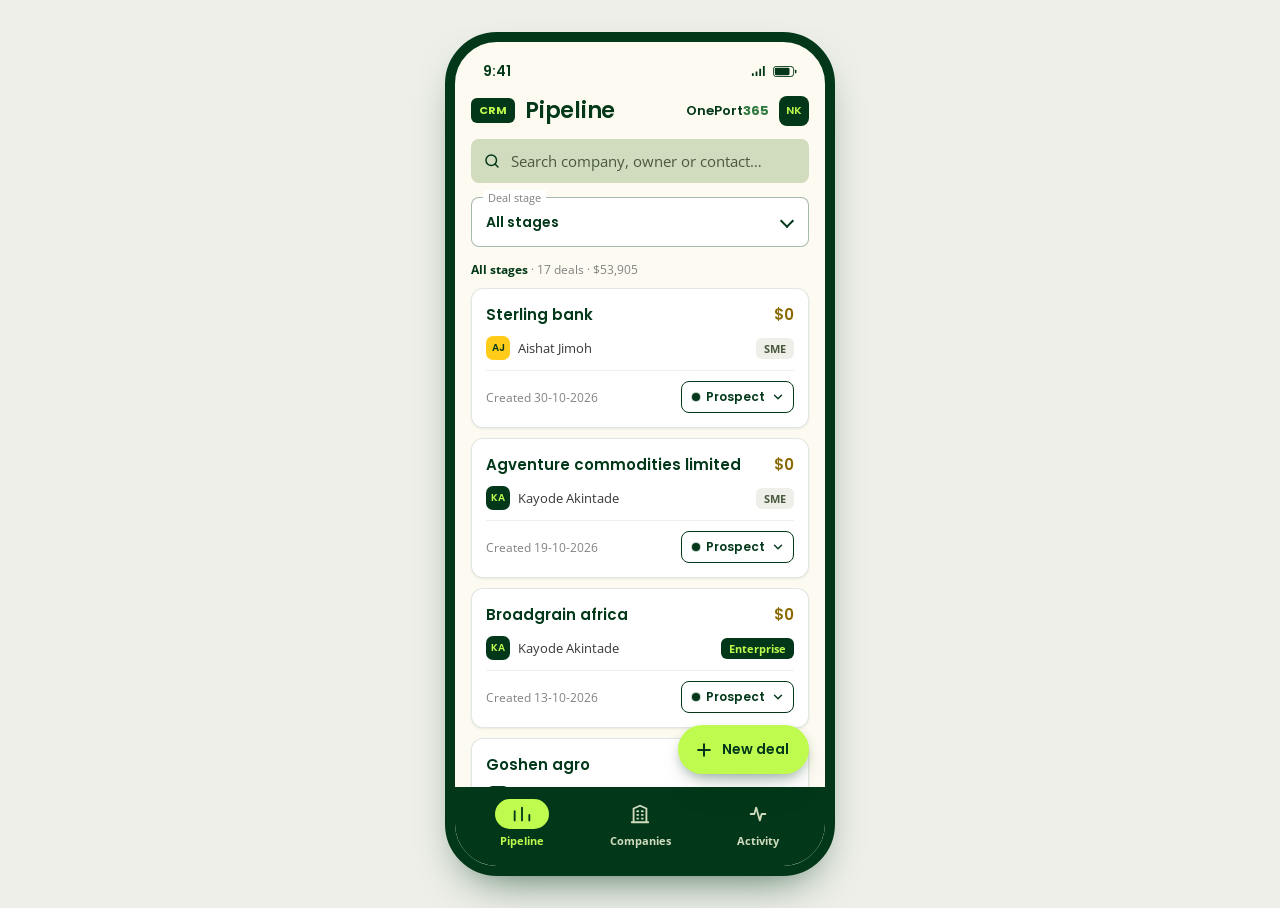
==== commit 66c90a91: "Hide the desktop guide panel beside the phone The panel stays in the markup (hidden) so its script h" ====
--- a/mobile/index.html
+++ b/mobile/index.html
@@ -12,7 +12,7 @@
 <body>
   <div class="demo">
     <!-- Desktop-only guide beside the phone -->
-    <aside class="brief">
+    <aside class="brief" hidden>
       <p class="eyebrow">OnePort365 · CRM mobile</p>
       <h1>Clickthrough prototype</h1>
       <p class="brief-lede">Tap through the phone, or jump straight into a flow:</p>
@@ -59,6 +59,7 @@
           </label>
           <p class="list-summary" id="stageSummary"></p>
           <div class="card-list" id="dealList"></div>
+          <nav class="pager" id="pager-deals" aria-label="Pages" hidden></nav>
         </section>
 
         <!-- COMPANIES -->
@@ -69,6 +70,7 @@
             <input type="search" id="companySearch" placeholder="Search companies…" autocomplete="off" />
           </label>
           <div class="row-list" id="companyList"></div>
+          <nav class="pager" id="pager-companies" aria-label="Pages" hidden></nav>
         </section>
 
         <!-- ACTIVITY -->
@@ -78,6 +80,7 @@
             <select id="ownerFilter" aria-label="Filter activities by deal owner"></select>
           </label>
           <ol class="activity-list" id="activityList"></ol>
+          <nav class="pager" id="pager-activity" aria-label="Pages" hidden></nav>
         </section>
       </div>
 
--- a/mobile/mobile.css
+++ b/mobile/mobile.css
@@ -693,3 +693,24 @@
 .stage-filter select { font-family: var(--op-font-display); font-weight: 600; font-size: 14px; }
 
 #screen-activity .stage-filter { margin-top: 10px; }
+
+/* Pagination */
+.pager { display: flex; align-items: center; justify-content: space-between; gap: 10px; margin-top: 14px; }
+.pager-btn {
+  display: inline-flex; align-items: center; gap: 4px; cursor: pointer;
+  background: var(--op-white); border: 1.5px solid var(--op-dark-green); color: var(--op-dark-green);
+  border-radius: var(--op-radius-md); padding: 8px 12px; font-family: var(--op-font-display); font-weight: 600; font-size: 13px;
+}
+.pager-btn svg { width: 14px; height: 14px; transform: rotate(90deg); }
+.pager-btn.next svg { transform: rotate(-90deg); }
+.pager-btn:hover:not(:disabled) { background: var(--op-dark-green); color: var(--op-accent-lime); }
+.pager-btn:disabled { border-color: var(--op-border-card); color: var(--op-silver-light); cursor: not-allowed; }
+.pager-info { display: flex; flex-direction: column; align-items: center; text-align: center; }
+.pager-info b { font-family: var(--op-font-display); font-weight: 600; font-size: 13px; color: var(--op-dark-green); }
+.pager-info small { font-size: 11px; color: var(--op-silver-light); }
+
+/* A deal's activity list scrolls on its own once it gets long */
+.deal-acts { max-height: 440px; overflow-y: auto; overscroll-behavior: contain; padding-right: 4px; margin-bottom: 0;
+  scrollbar-width: thin; scrollbar-color: var(--op-light-green) transparent; }
+.deal-acts + .pager { margin-bottom: 18px; }
+.deal-acts:last-child { margin-bottom: 18px; }
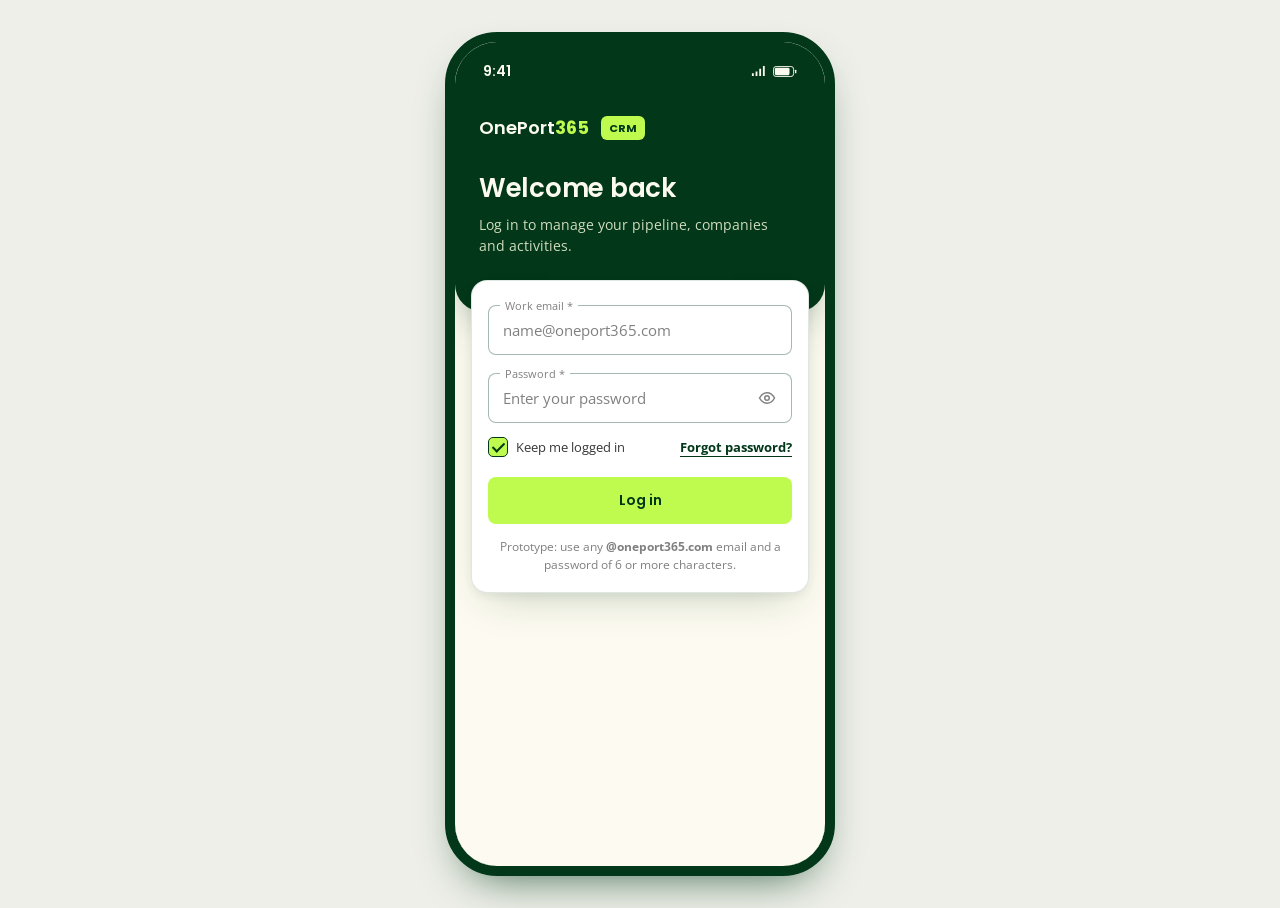
==== commit 1e0a8b21: "Add a login flow Log in with work email and password (show/hide, keep me logged in, field and wrong-" ====
--- a/mobile/index.html
+++ b/mobile/index.html
@@ -41,7 +41,7 @@
         </div>
         <div class="appbar-right">
           <span class="brand">OnePort<b>365</b></span>
-          <span class="avatar avatar-1 avatar-sm" title="You">NK</span>
+          <button type="button" class="avatar avatar-1 avatar-sm avatar-btn" id="profileBtn" aria-label="Your account">NK</button>
         </div>
       </header>
 
@@ -373,6 +373,73 @@
 
       <div class="stage-menu" id="stageMenu" role="menu" aria-label="Deal stage" hidden></div>
 
+      <!-- ============ AUTH (shown before the app) ============ -->
+      <div class="auth" id="auth">
+        <div class="auth-hero">
+          <span class="auth-brand">OnePort<b>365</b></span>
+          <span class="crm-badge">CRM</span>
+          <h2 id="authHeading">Welcome back</h2>
+          <p id="authLede">Log in to manage your pipeline, companies and activities.</p>
+        </div>
+
+        <!-- Log in -->
+        <form class="auth-card" id="loginForm" novalidate>
+          <div class="auth-error" id="loginError" role="alert" hidden></div>
+          <label class="field"><span class="notch">Work email *</span>
+            <input type="email" id="loginEmail" autocomplete="username" placeholder="name@oneport365.com" /><small class="err"></small>
+          </label>
+          <label class="field field-password"><span class="notch">Password *</span>
+            <input type="password" id="loginPassword" autocomplete="current-password" placeholder="Enter your password" />
+            <button type="button" class="pw-toggle" id="pwToggle" aria-label="Show password" aria-pressed="false"><svg viewBox="0 0 24 24"><path d="M2 12s3.6-7 10-7 10 7 10 7-3.6 7-10 7S2 12 2 12z" stroke="currentColor" stroke-width="2" fill="none"/><circle cx="12" cy="12" r="3" stroke="currentColor" stroke-width="2" fill="none"/></svg></button>
+            <small class="err"></small>
+          </label>
+          <div class="auth-row">
+            <label class="check"><input type="checkbox" id="rememberMe" checked /><span class="box"></span>Keep me logged in</label>
+            <button type="button" class="link" id="forgotLink">Forgot password?</button>
+          </div>
+          <button type="submit" class="btn btn-primary btn-block" id="loginSubmit"><span class="spinner" hidden></span><span class="lbl">Log in</span></button>
+          <p class="auth-hint">Prototype: use any <b>@oneport365.com</b> email and a password of 6 or more characters.</p>
+        </form>
+
+        <!-- Forgot password -->
+        <form class="auth-card" id="forgotForm" novalidate hidden>
+          <label class="field"><span class="notch">Work email *</span>
+            <input type="email" id="forgotEmail" autocomplete="username" placeholder="name@oneport365.com" /><small class="err"></small>
+          </label>
+          <button type="submit" class="btn btn-primary btn-block" id="forgotSubmit"><span class="spinner" hidden></span><span class="lbl">Send reset link</span></button>
+          <button type="button" class="link auth-back" data-auth="login">Back to log in</button>
+        </form>
+
+        <!-- Reset link sent -->
+        <div class="auth-card auth-sent" id="sentPanel" hidden>
+          <span class="sent-ico"><svg viewBox="0 0 24 24"><rect x="3" y="5" width="18" height="14" rx="2" stroke="currentColor" stroke-width="2" fill="none"/><path d="M3 7l9 6 9-6" stroke="currentColor" stroke-width="2" fill="none"/></svg></span>
+          <p>We sent a password reset link to <b id="sentEmail"></b>. It expires in 30 minutes.</p>
+          <button type="button" class="btn btn-primary btn-block" data-auth="login">Back to log in</button>
+          <p class="auth-hint">Didn't get it? <button type="button" class="link" id="resendLink">Resend link</button></p>
+        </div>
+      </div>
+
+      <!-- Account -->
+      <div class="sheet-host" id="accountSheet" hidden>
+        <div class="scrim" data-close></div>
+        <section class="sheet" role="dialog" aria-modal="true" aria-labelledby="accountTitle">
+          <div class="grabber"></div>
+          <header class="sheet-head">
+            <div><h2 id="accountTitle">Your account</h2></div>
+            <button type="button" class="icon-btn" data-close aria-label="Close">
+              <svg viewBox="0 0 24 24"><path d="M6 6l12 12M18 6L6 18" stroke="currentColor" stroke-width="2" stroke-linecap="round"/></svg>
+            </button>
+          </header>
+          <div class="sheet-body">
+            <div class="owner-chip" id="accountChip"></div>
+          </div>
+          <footer class="sheet-foot">
+            <button type="button" class="btn btn-outline" data-close>Cancel</button>
+            <button type="button" class="btn btn-solid" id="logoutBtn">Log out</button>
+          </footer>
+        </section>
+      </div>
+
       <div class="toast" id="toast" role="status" aria-live="polite" hidden>
         <span id="toastMsg"></span>
         <button type="button" id="toastUndo" hidden>Undo</button>
--- a/mobile/mobile.css
+++ b/mobile/mobile.css
@@ -714,3 +714,70 @@
   scrollbar-width: thin; scrollbar-color: var(--op-light-green) transparent; }
 .deal-acts + .pager { margin-bottom: 18px; }
 .deal-acts:last-child { margin-bottom: 18px; }
+
+/* ---------- Login flow ---------- */
+.auth {
+  position: absolute; left: 0; right: 0; bottom: 0; top: 44px; z-index: 150;
+  display: flex; flex-direction: column; overflow-y: auto; background: var(--op-cream);
+  transition: opacity .28s, transform .28s;
+}
+.auth.leaving { opacity: 0; transform: translateY(-12px); }
+@media (max-width: 760px) { .auth { top: 0; } }
+.auth-hero {
+  background: var(--op-dark-green); color: var(--op-cream);
+  padding: 28px 24px 56px; border-radius: 0 0 28px 28px; box-shadow: var(--op-elevation-hero);
+}
+.auth-brand { font-family: var(--op-font-display); font-weight: 600; font-size: 18px; margin-right: 8px; }
+.auth-brand b { color: var(--op-accent-lime); }
+.auth-hero .crm-badge { background: var(--op-accent-lime); color: var(--op-dark-green); vertical-align: 2px; }
+.auth-hero h2 { margin: 28px 0 6px; font-family: var(--op-font-display); font-weight: 600; font-size: 26px; letter-spacing: -.01em; }
+.auth-hero p { margin: 0; color: var(--op-light-green); line-height: 1.5; max-width: 300px; }
+.auth-card {
+  margin: -32px 16px 24px; background: var(--op-white); border: 1px solid var(--op-border-card);
+  border-radius: var(--op-radius-xl); box-shadow: var(--op-elevation-3); padding: 24px 16px 18px;
+}
+.btn-block { width: 100%; display: inline-flex; align-items: center; justify-content: center; gap: 8px; }
+.auth-row { display: flex; justify-content: space-between; align-items: center; gap: 8px; margin: -4px 0 20px; font-size: 13px; }
+.auth-row .link { font-size: 13px; }
+.auth-hint { margin: 14px 0 0; text-align: center; font-size: 12px; color: var(--op-silver-light); line-height: 1.5; }
+.auth-hint .link { font-size: 12px; }
+.auth-back { display: block; margin: 16px auto 2px; font-size: 13px; }
+.auth-error {
+  background: var(--op-chip-error-bg); color: var(--op-chip-error-text); border-radius: var(--op-radius-md);
+  padding: 10px 12px; font-size: 13px; line-height: 1.45; margin-bottom: 18px;
+}
+.field-password { padding-right: 6px; }
+.field-password:focus-within { padding-right: 5.5px; }
+.pw-toggle {
+  width: 36px; height: 36px; flex-shrink: 0; border: 0; background: none; border-radius: var(--op-radius-md);
+  color: var(--op-silver-light); cursor: pointer; display: flex; align-items: center; justify-content: center;
+}
+.pw-toggle svg { width: 18px; height: 18px; }
+.pw-toggle.on { color: var(--op-dark-green); background: var(--op-chip-neutral-bg); }
+.check { display: inline-flex; align-items: center; gap: 8px; cursor: pointer; color: var(--op-silver-dark); }
+.check input { position: absolute; opacity: 0; }
+.check .box { width: 20px; height: 20px; border-radius: 5px; border: 1.5px solid var(--op-dark-green); position: relative; flex-shrink: 0; }
+.check input:checked + .box { background: var(--op-accent-lime); }
+.check input:checked + .box::after {
+  content: ""; position: absolute; left: 6px; top: 2px; width: 5px; height: 10px;
+  border: solid var(--op-dark-green); border-width: 0 2px 2px 0; transform: rotate(45deg);
+}
+.check input:focus-visible + .box { box-shadow: var(--op-focus-ring); }
+.spinner {
+  width: 16px; height: 16px; border-radius: 50%; border: 2px solid rgba(2,56,25,.25); border-top-color: var(--op-dark-green);
+  animation: spin .7s linear infinite;
+}
+@keyframes spin { to { transform: rotate(360deg); } }
+.btn-primary:disabled .spinner { border-color: rgba(253,251,241,.35); border-top-color: var(--op-cream); }
+.auth-sent { text-align: center; }
+.auth-sent p { line-height: 1.55; margin: 12px 0 20px; }
+.sent-ico {
+  width: 56px; height: 56px; border-radius: 16px; background: var(--op-accent-lime); color: var(--op-dark-green);
+  display: inline-flex; align-items: center; justify-content: center;
+}
+.sent-ico svg { width: 26px; height: 26px; }
+.avatar-btn { border: 0; cursor: pointer; }
+.avatar-btn:hover { box-shadow: 0 0 0 3px rgba(191,251,79,.5); }
+.phone.auth-on .statusbar { background: var(--op-dark-green); color: var(--op-cream); }
+.statusbar { transition: background .28s, color .28s; }
+.auth-hero { padding-top: max(28px, env(safe-area-inset-top)); }
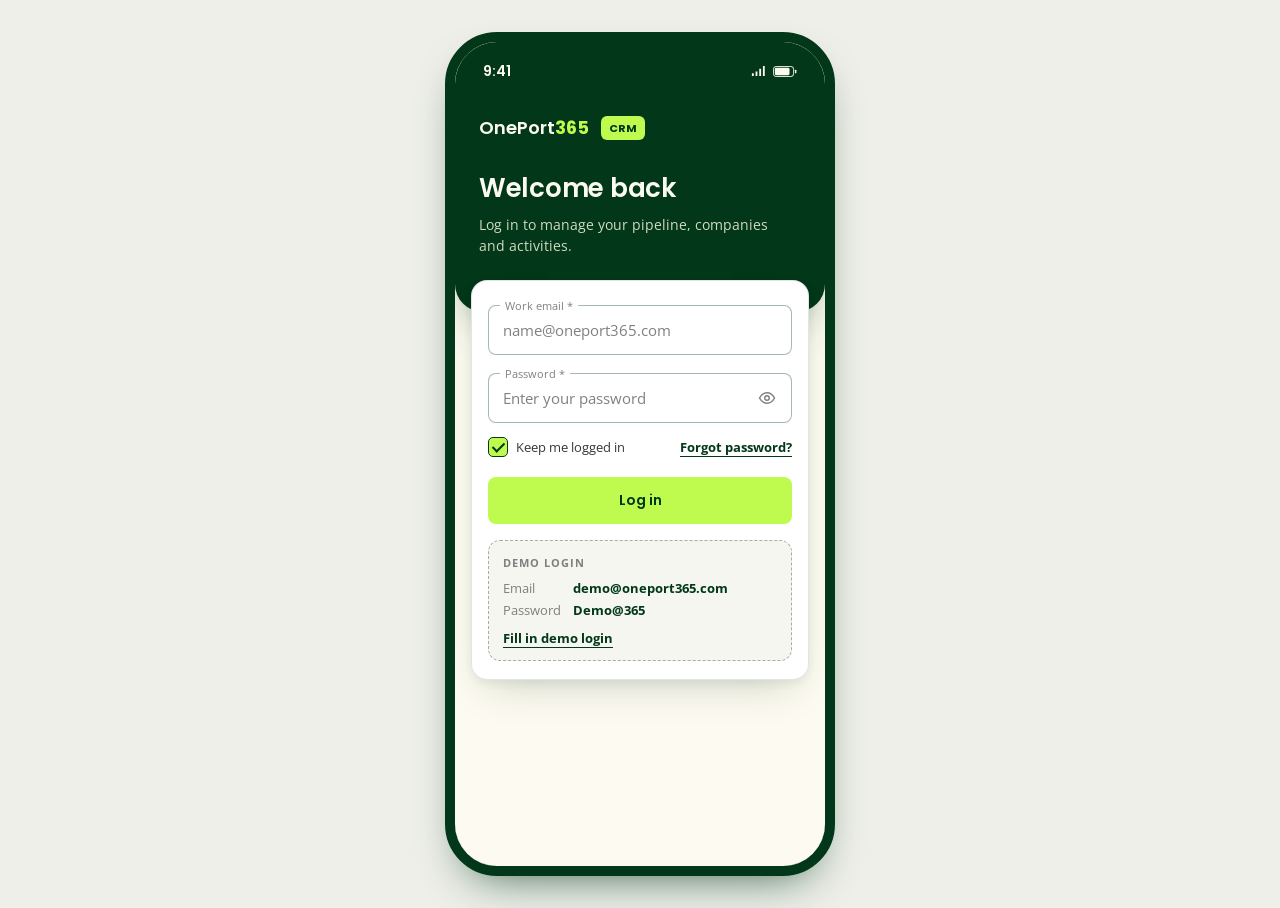
==== commit 1b605859: "Use a dummy demo login instead of any company email Only demo@oneport365.com / Demo@365 logs in; any" ====
--- a/mobile/index.html
+++ b/mobile/index.html
@@ -398,7 +398,11 @@
             <button type="button" class="link" id="forgotLink">Forgot password?</button>
           </div>
           <button type="submit" class="btn btn-primary btn-block" id="loginSubmit"><span class="spinner" hidden></span><span class="lbl">Log in</span></button>
-          <p class="auth-hint">Prototype: use any <b>@oneport365.com</b> email and a password of 6 or more characters.</p>
+          <div class="demo-cred">
+            <span class="kpi-label">Demo login</span>
+            <dl><dt>Email</dt><dd>demo@oneport365.com</dd><dt>Password</dt><dd>Demo@365</dd></dl>
+            <button type="button" class="link" id="fillDemo">Fill in demo login</button>
+          </div>
         </form>
 
         <!-- Forgot password -->
--- a/mobile/mobile.css
+++ b/mobile/mobile.css
@@ -781,3 +781,12 @@
 .phone.auth-on .statusbar { background: var(--op-dark-green); color: var(--op-cream); }
 .statusbar { transition: background .28s, color .28s; }
 .auth-hero { padding-top: max(28px, env(safe-area-inset-top)); }
+
+.demo-cred {
+  margin-top: 16px; padding: 12px 14px; border-radius: var(--op-radius-lg);
+  background: #F4F6EF; border: 1px dashed var(--op-border-input); font-size: 13px;
+}
+.demo-cred dl { display: grid; grid-template-columns: auto 1fr; gap: 4px 12px; margin: 8px 0 10px; }
+.demo-cred dt { color: var(--op-silver-light); }
+.demo-cred dd { margin: 0; font-weight: 700; color: var(--op-dark-green); user-select: all; }
+.demo-cred .link { font-size: 13px; }
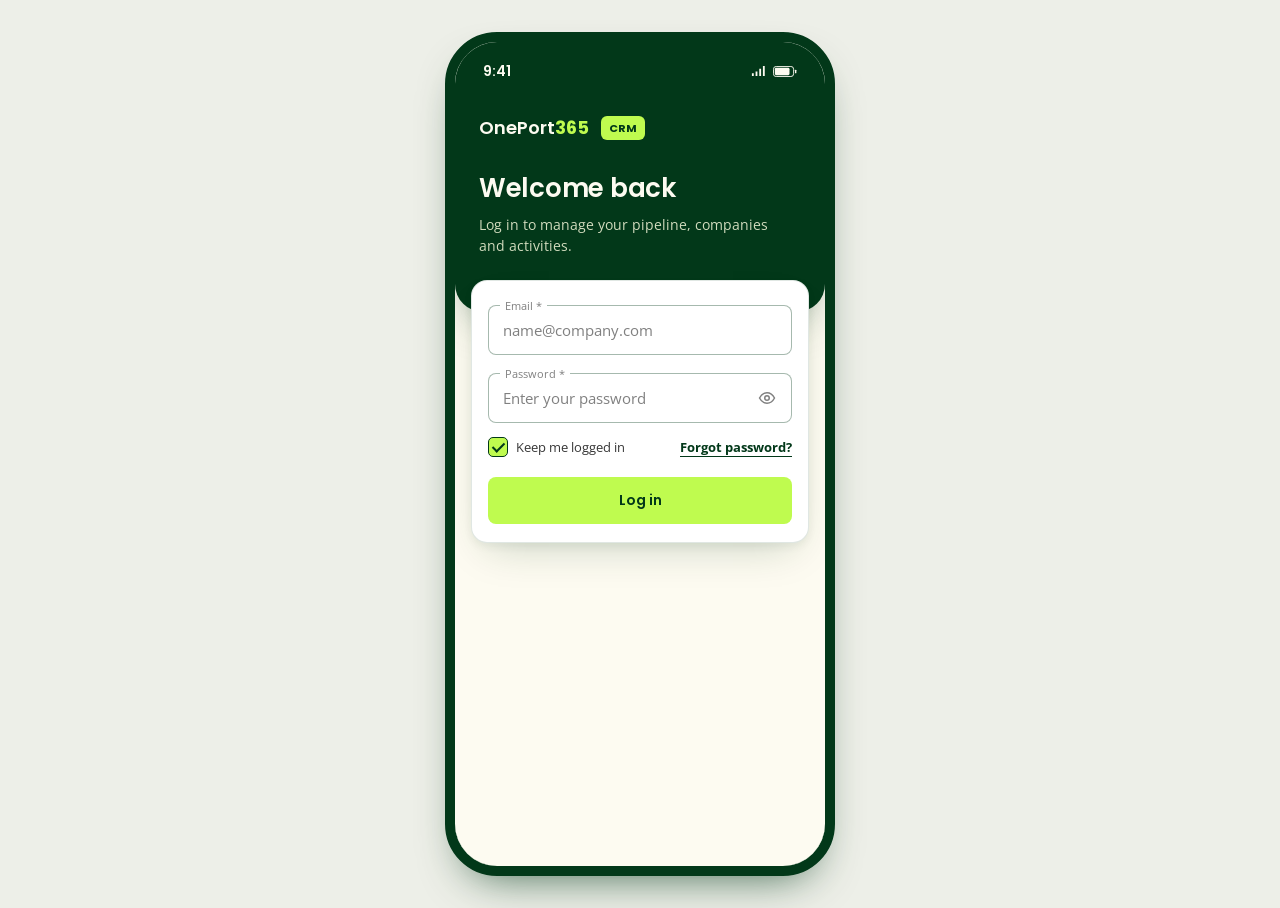
==== commit 4101d0f0: "Let any email and password log in; remove the demo login box Any valid email with any password logs " ====
--- a/mobile/index.html
+++ b/mobile/index.html
@@ -385,8 +385,8 @@
         <!-- Log in -->
         <form class="auth-card" id="loginForm" novalidate>
           <div class="auth-error" id="loginError" role="alert" hidden></div>
-          <label class="field"><span class="notch">Work email *</span>
-            <input type="email" id="loginEmail" autocomplete="username" placeholder="name@oneport365.com" /><small class="err"></small>
+          <label class="field"><span class="notch">Email *</span>
+            <input type="email" id="loginEmail" autocomplete="username" placeholder="name@company.com" /><small class="err"></small>
           </label>
           <label class="field field-password"><span class="notch">Password *</span>
             <input type="password" id="loginPassword" autocomplete="current-password" placeholder="Enter your password" />
@@ -398,17 +398,12 @@
             <button type="button" class="link" id="forgotLink">Forgot password?</button>
           </div>
           <button type="submit" class="btn btn-primary btn-block" id="loginSubmit"><span class="spinner" hidden></span><span class="lbl">Log in</span></button>
-          <div class="demo-cred">
-            <span class="kpi-label">Demo login</span>
-            <dl><dt>Email</dt><dd>demo@oneport365.com</dd><dt>Password</dt><dd>Demo@365</dd></dl>
-            <button type="button" class="link" id="fillDemo">Fill in demo login</button>
-          </div>
         </form>
 
         <!-- Forgot password -->
         <form class="auth-card" id="forgotForm" novalidate hidden>
-          <label class="field"><span class="notch">Work email *</span>
-            <input type="email" id="forgotEmail" autocomplete="username" placeholder="name@oneport365.com" /><small class="err"></small>
+          <label class="field"><span class="notch">Email *</span>
+            <input type="email" id="forgotEmail" autocomplete="username" placeholder="name@company.com" /><small class="err"></small>
           </label>
           <button type="submit" class="btn btn-primary btn-block" id="forgotSubmit"><span class="spinner" hidden></span><span class="lbl">Send reset link</span></button>
           <button type="button" class="link auth-back" data-auth="login">Back to log in</button>
--- a/mobile/mobile.css
+++ b/mobile/mobile.css
@@ -782,11 +782,3 @@
 .statusbar { transition: background .28s, color .28s; }
 .auth-hero { padding-top: max(28px, env(safe-area-inset-top)); }
 
-.demo-cred {
-  margin-top: 16px; padding: 12px 14px; border-radius: var(--op-radius-lg);
-  background: #F4F6EF; border: 1px dashed var(--op-border-input); font-size: 13px;
-}
-.demo-cred dl { display: grid; grid-template-columns: auto 1fr; gap: 4px 12px; margin: 8px 0 10px; }
-.demo-cred dt { color: var(--op-silver-light); }
-.demo-cred dd { margin: 0; font-weight: 700; color: var(--op-dark-green); user-select: all; }
-.demo-cred .link { font-size: 13px; }
